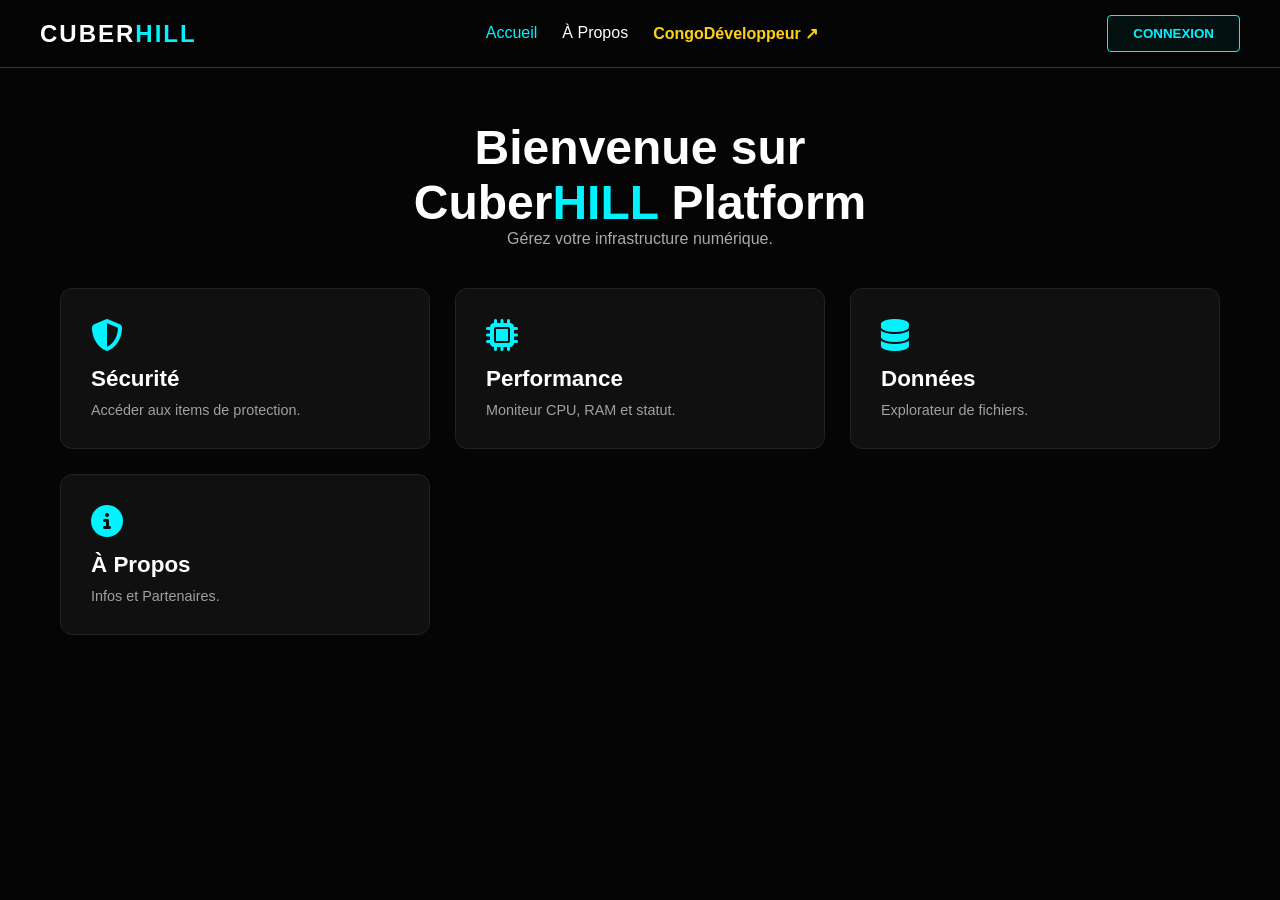
==== cyberhill/index.html @ 978bd40d "Add files via upload" ====
<!DOCTYPE html>
<html lang="fr">
<head>
    <meta charset="UTF-8">
    <meta name="viewport" content="width=device-width, initial-scale=1.0">
    <title>Cuber HILL | Accueil</title>
    <link rel="stylesheet" href="style.css">
    <link rel="stylesheet" href="https://cdnjs.cloudflare.com/ajax/libs/font-awesome/6.4.0/css/all.min.css">
</head>
<body>
    <!-- HEADER -->
    <header>
        <div class="logo">Cuber<span>HILL</span></div>
        <nav class="nav-desktop">
            <ul>
                <li><a href="index.html" style="color:var(--primary)">Accueil</a></li>
                <li><a href="about.html">À Propos</a></li>
                <li><a href="../index.html" target="_blank" class="congo-link">CongoDéveloppeur ↗</a></li>
            </ul>
        </nav>
        <div class="auth-buttons">
            <button class="btn" onclick="window.location.href='login.html'" id="btn-login-pc">Connexion</button>
            <button class="btn hidden" onclick="logout()" id="btn-logout-pc">Déconnexion</button>
        </div>
    </header>

    <main>
        <div class="hero" style="text-align:center; margin-bottom:40px;">
            <h1 style="font-size:3rem;">Bienvenue sur <br>Cuber<span style="color: var(--primary);">HILL</span> Platform</h1>
            <p style="color:#aaa;">Gérez votre infrastructure numérique.</p>
        </div>

        <div class="grid-menu">
            <a href="security.html" class="card">
                <i class="fas fa-shield-alt"></i>
                <h3>Sécurité</h3>
                <p>Accéder aux items de protection.</p>
            </a>
            <a href="performance.html" class="card">
                <i class="fas fa-microchip"></i>
                <h3>Performance</h3>
                <p>Moniteur CPU, RAM et statut.</p>
            </a>
            <a href="data.html" class="card">
                <i class="fas fa-database"></i>
                <h3>Données</h3>
                <p>Explorateur de fichiers.</p>
            </a>
            <a href="about.html" class="card">
                <i class="fas fa-info-circle"></i>
                <h3>À Propos</h3>
                <p>Infos et Partenaires.</p>
            </a>
        </div>
    </main>

    <!-- MENU MOBILE -->
    <nav class="nav-mobile">
        <a href="index.html" class="nav-icon active"><i class="fas fa-home"></i> <span>Accueil</span></a>
        <a href="performance.html" class="nav-icon"><i class="fas fa-tachometer-alt"></i> <span>Perf</span></a>
        <a href="../index.html" target="_blank" class="nav-icon"><i class="fas fa-code" style="color:#fcd116;"></i> <span>Congo</span></a>
        <a href="about.html" class="nav-icon"><i class="fas fa-info"></i> <span>Infos</span></a>
        <a href="login.html" class="nav-icon"><i class="fas fa-user"></i> <span>Compte</span></a>
    </nav>

    <script src="script.js"></script>
</body>
</html>
---- cyberhill/style.css ----
/* --- style.css --- */
:root {
    --primary: #00f3ff; /* Cyan */
    --secondary: #bc13fe; /* Violet */
    --bg-dark: #050505;
    --bg-card: #101010;
    --text-main: #ffffff;
    --text-muted: #a0a0a0;
    --success: #00ff88;
}

* { margin: 0; padding: 0; box-sizing: border-box; font-family: 'Segoe UI', sans-serif; }
body { background-color: var(--bg-dark); color: var(--text-main); overflow-x: hidden; padding-bottom: 90px; }
a { text-decoration: none; color: inherit; transition: 0.3s; cursor: pointer; }
ul { list-style: none; }

/* ELEMENTS UI */
.btn {
    padding: 10px 25px;
    border: 1px solid var(--primary);
    background: rgba(0, 243, 255, 0.05);
    color: var(--primary);
    font-weight: bold;
    text-transform: uppercase;
    cursor: pointer;
    transition: 0.3s;
    border-radius: 4px;
}
.btn:hover { background: var(--primary); color: #000; box-shadow: 0 0 15px var(--primary); }
.btn-back { margin-bottom: 20px; display: inline-flex; align-items: center; gap: 10px; }
.hidden { display: none !important; }

/* HEADER */
header {
    position: fixed; top: 0; width: 100%; padding: 15px 40px;
    display: flex; justify-content: space-between; align-items: center;
    background: rgba(5, 5, 5, 0.95); backdrop-filter: blur(10px);
    border-bottom: 1px solid #333; z-index: 1000;
}
.logo { font-size: 1.5rem; font-weight: 800; text-transform: uppercase; letter-spacing: 2px; }
.logo span { color: var(--primary); }
.nav-desktop ul { display: flex; gap: 25px; }
.nav-desktop a:hover { color: var(--primary); }
.congo-link { color: #fcd116 !important; font-weight: bold; }

/* MAIN */
main { margin-top: 100px; padding: 20px; max-width: 1200px; margin-left: auto; margin-right: auto; }

/* CARTES & GRILLES */
.grid-menu { display: grid; grid-template-columns: repeat(auto-fit, minmax(280px, 1fr)); gap: 25px; margin-top: 40px; }
.card { 
    background: var(--bg-card); padding: 30px; border: 1px solid #222; border-radius: 12px; 
    cursor: pointer; transition: 0.3s; position: relative; overflow: hidden;
}
.card:hover { border-color: var(--primary); transform: translateY(-5px); box-shadow: 0 10px 30px rgba(0,0,0,0.5); }
.card i { font-size: 2rem; color: var(--primary); margin-bottom: 15px; }
.card h3 { font-size: 1.4rem; margin-bottom: 10px; }
.card p { color: var(--text-muted); font-size: 0.9rem; }

/* TABLEAUX (DATA) */
.data-table { width: 100%; border-collapse: collapse; margin-top: 20px; font-size: 0.9rem; }
.data-table th, .data-table td { padding: 15px; text-align: left; border-bottom: 1px solid #333; }
.data-table th { color: var(--primary); text-transform: uppercase; }
.badge { padding: 4px 8px; border-radius: 4px; font-size: 0.7rem; font-weight: bold; }
.badge-enc { background: rgba(188, 19, 254, 0.2); color: var(--secondary); }
.badge-pub { background: rgba(0, 243, 255, 0.2); color: var(--primary); }

/* BARRES DE PROGRESSION (PERF) */
.perf-container { background: var(--bg-card); padding: 30px; border-radius: 10px; border: 1px solid #333; }
.progress-group { margin-bottom: 25px; }
.progress-label { display: flex; justify-content: space-between; margin-bottom: 8px; font-weight: bold; }
.progress-bg { width: 100%; height: 10px; background: #222; border-radius: 5px; overflow: hidden; }
.progress-bar { height: 100%; background: linear-gradient(90deg, var(--primary), var(--secondary)); }

/* ITEMS SECURITE */
.items-grid { display: grid; grid-template-columns: repeat(auto-fill, minmax(220px, 1fr)); gap: 20px; }
.item { background: #0f0f0f; border: 1px solid #333; padding: 20px; text-align: center; border-radius: 8px; transition: 0.3s; }
.item:hover { border-color: var(--secondary); }
.price { font-size: 1.2rem; font-weight: bold; color: var(--primary); margin: 10px 0; }

/* NAV MOBILE */
.nav-mobile {
    display: none; position: fixed; bottom: 0; left: 0; width: 100%;
    background: #000; border-top: 1px solid #333; z-index: 2000;
    justify-content: space-around; padding: 12px 0;
}
.nav-icon { display: flex; flex-direction: column; align-items: center; color: #666; font-size: 0.8rem; }
.nav-icon.active { color: var(--primary); }
.nav-icon i { font-size: 1.2rem; margin-bottom: 4px; }

@media (max-width: 768px) {
    header { display: none; }
    .nav-mobile { display: flex; }
}
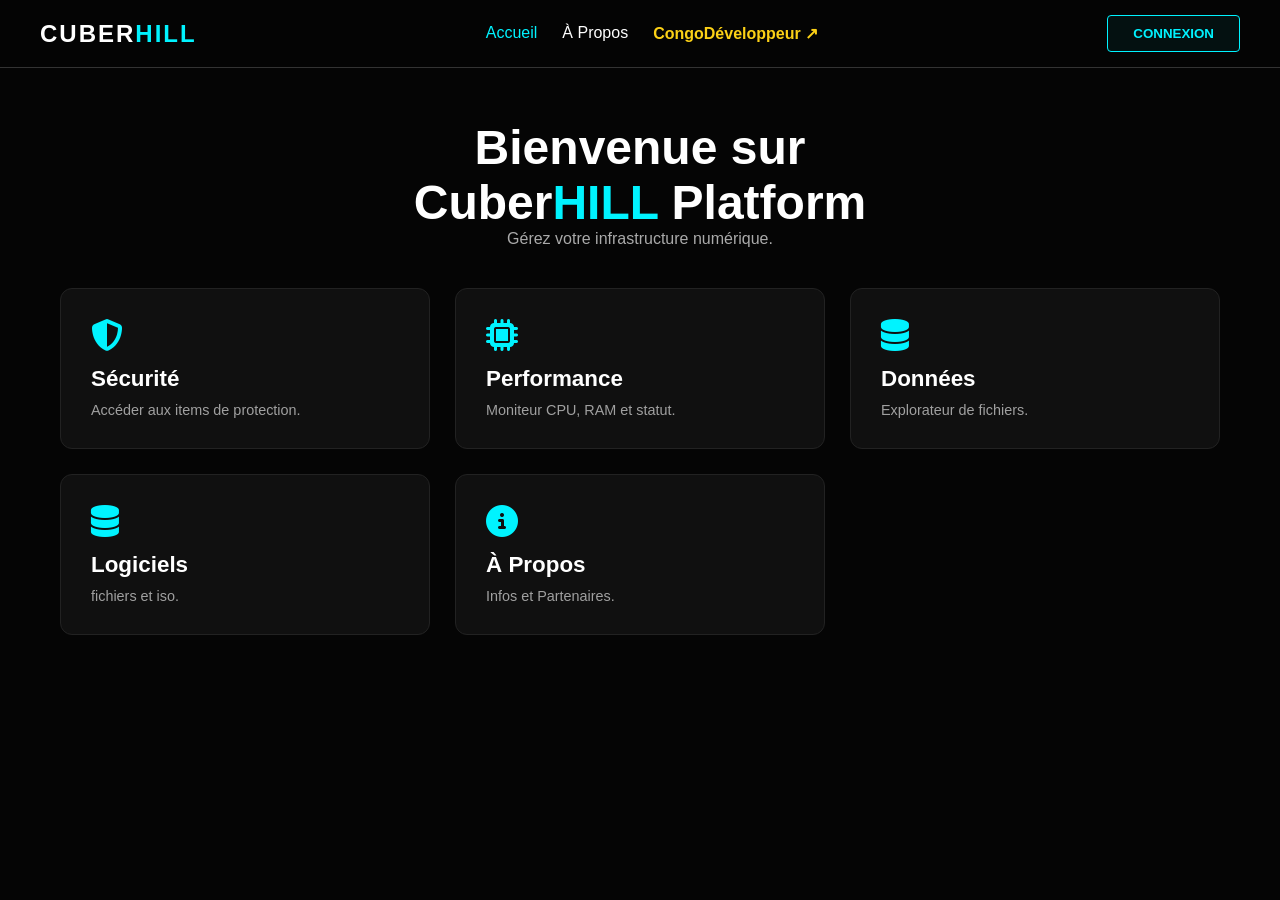
==== commit 52a7c29e: "Add files via upload" ====
--- a/cyberhill/index.html
+++ b/cyberhill/index.html
@@ -46,6 +46,11 @@
                 <h3>Données</h3>
                 <p>Explorateur de fichiers.</p>
             </a>
+            <a href="logiciel.html" class="card">
+                <i class="fas fa-database"></i>
+                <h3>Logiciels</h3>
+                <p>fichiers et iso.</p>
+            </a>
             <a href="about.html" class="card">
                 <i class="fas fa-info-circle"></i>
                 <h3>À Propos</h3>
@@ -61,7 +66,6 @@
         <a href="../index.html" target="_blank" class="nav-icon"><i class="fas fa-code" style="color:#fcd116;"></i> <span>Congo</span></a>
         <a href="about.html" class="nav-icon"><i class="fas fa-info"></i> <span>Infos</span></a>
         <a href="login.html" class="nav-icon"><i class="fas fa-user"></i> <span>Compte</span></a>
-    </nav>
 
     <script src="script.js"></script>
 </body>
